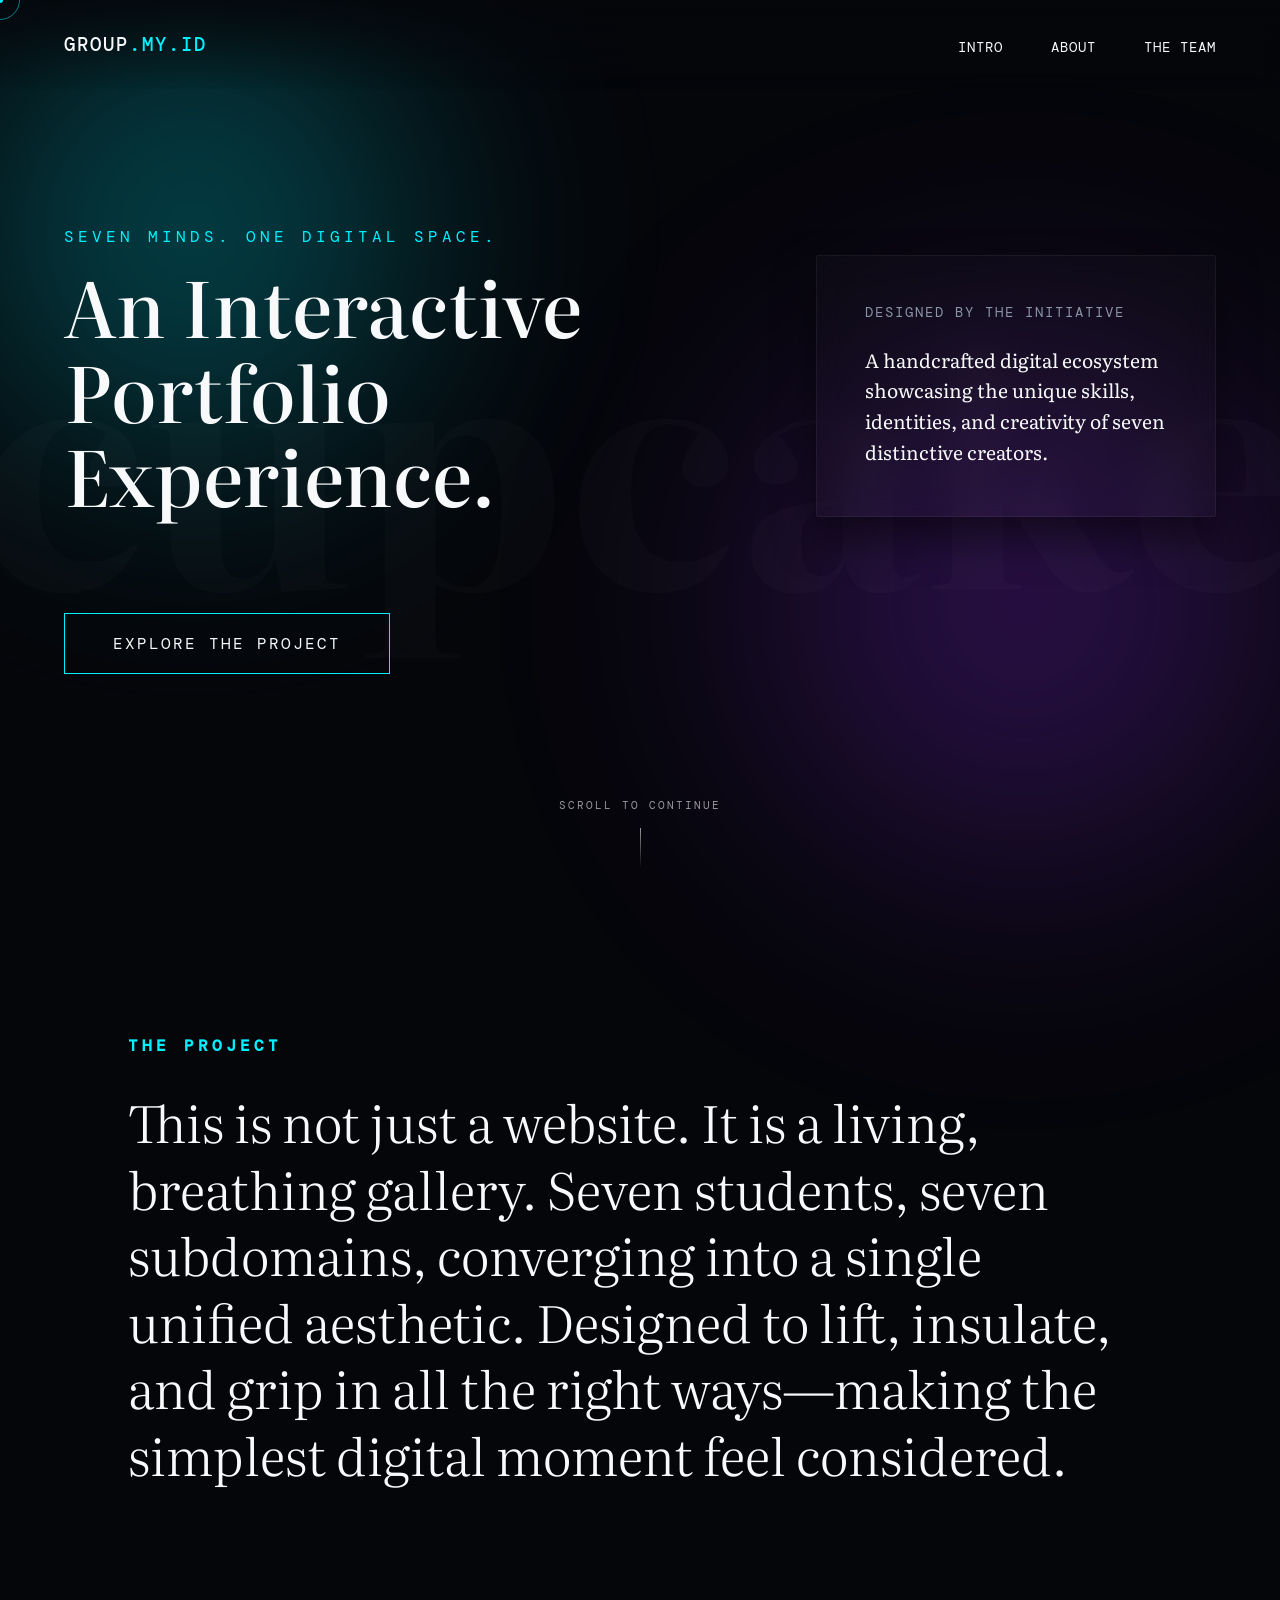
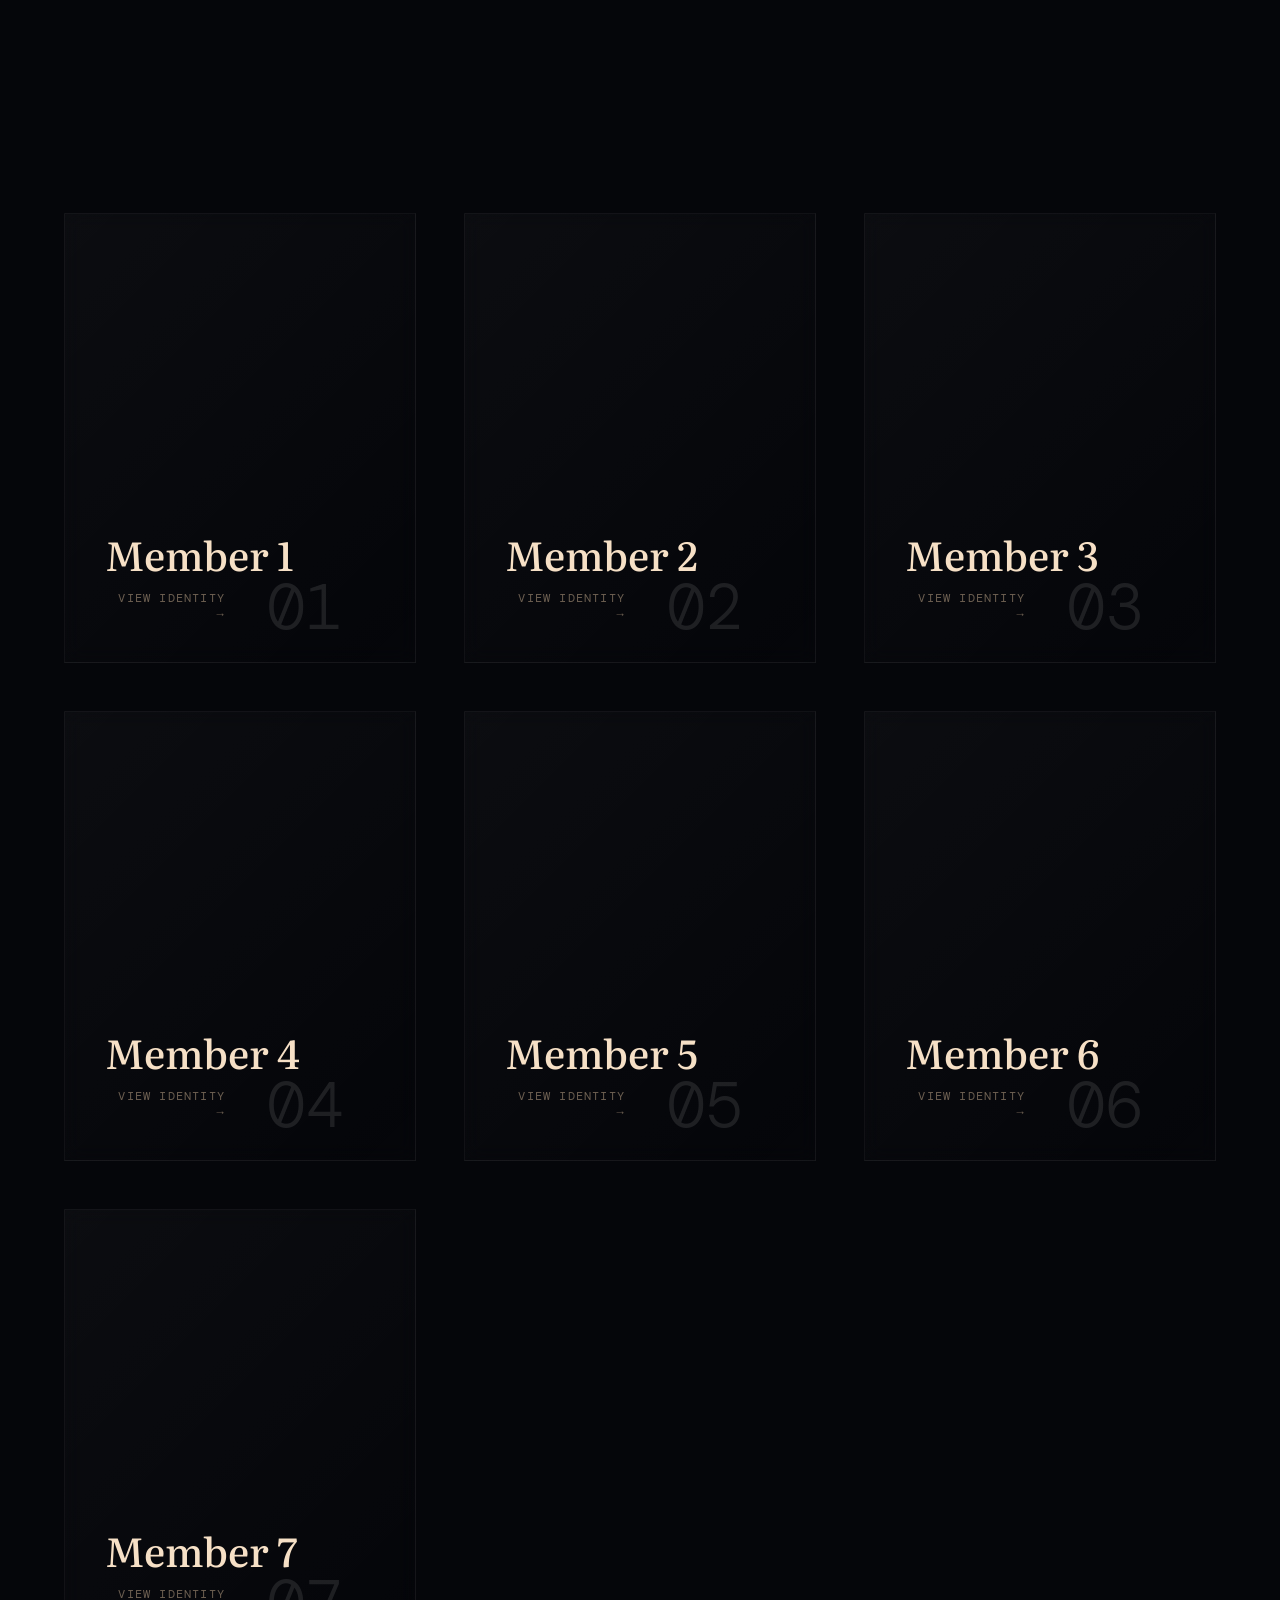
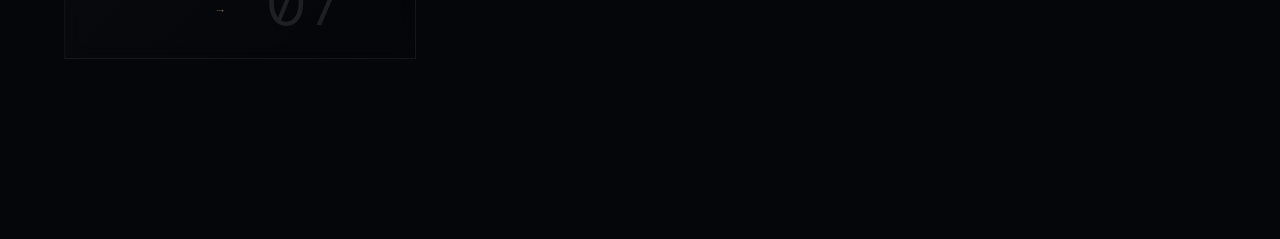
==== project pak didik - Copy/frontend/index.html @ 368e3aab "Add files via upload" ====
<!DOCTYPE html>
<html lang="en">
<head>
    <meta charset="UTF-8">
    <meta name="viewport" content="width=device-width, initial-scale=1.0">
    <title>Interactive Portfolio Experience</title>
    
    <!-- Google Fonts: Literata & DM Mono -->
    <link rel="preconnect" href="https://fonts.googleapis.com">
    <link rel="preconnect" href="https://fonts.gstatic.com" crossorigin>
    <link href="https://fonts.googleapis.com/css2?family=DM+Mono:ital,wght@0,300;0,400;0,500&family=Literata:opsz,wght@7..72,200..900&display=swap" rel="stylesheet">
    
    <link rel="stylesheet" href="css/style.css">
</head>
<body>
    <!-- Custom Interactive Cursor -->
    <div class="cursor-dot"></div>
    <div class="cursor-outline"></div>

    <!-- Ambient Background Glows -->
    <div class="ambient-glow glow-cyan"></div>
    <div class="ambient-glow glow-purple"></div>

    <!-- Navigation -->
    <nav class="glass-nav">
        <div class="nav-brand">GROUP<span>.MY.ID</span></div>
        <ul class="nav-links">
            <li><a href="#hero">Intro</a></li>
            <li><a href="#about">About</a></li>
            <li><a href="#team">The Team</a></li>
        </ul>
    </nav>

    <!-- Hero Section -->
    <header id="hero" class="hero-section">
        <!-- Giant background typography inspired by Oryzo reference -->
        <h1 class="hero-bg-text parallax-bg">cupcake</h1>
        
        <div class="hero-content">
            <div class="hero-main-text reveal-text">
                <p class="subtitle">SEVEN MINDS. ONE DIGITAL SPACE.</p>
                <h2>An Interactive<br>Portfolio Experience.</h2>
            </div>
            
            <!-- Asymmetric detail panel -->
            <div class="hero-side-panel glass-panel reveal-fade">
                <p class="panel-title">DESIGNED BY THE INITIATIVE</p>
                <p class="panel-desc">A handcrafted digital ecosystem showcasing the unique skills, identities, and creativity of seven distinctive creators.</p>
            </div>
            
            <a href="#about" class="cta-button reveal-fade">
                <span>Explore the Project</span>
                <div class="cta-glow"></div>
            </a>
        </div>
        
        <div class="scroll-indicator">
            <span class="scroll-text">SCROLL TO CONTINUE</span>
            <div class="scroll-line"></div>
        </div>
    </header>

    <!-- About Section -->
    <section id="about" class="about-section">
        <div class="about-container">
            <h3 class="section-heading reveal-text">The Project</h3>
            <p class="about-lead reveal-fade">
                This is not just a website. It is a living, breathing gallery. 
                Seven students, seven subdomains, converging into a single unified aesthetic. 
                Designed to lift, insulate, and grip in all the right ways—making the simplest digital moment feel considered.
            </p>
        </div>
    </section>

    <!-- Team Section -->
    <section id="team" class="team-section">
        <h3 class="section-heading reveal-text center-align">Meet Our Team</h3>
        
        <!-- Holographic Cards Grid -->
        <div class="team-grid">
            
            <!-- Member 1 -->
            <a href="members/nabil/nabil.html" class="holo-card tilt-element reveal-card">
                <div class="card-border"></div>
                <div class="card-content">
                    <span class="member-num">01</span>
                    <h4 class="member-name">Member 1</h4>
                    <p class="member-role">View Identity &rarr;</p>
                </div>
            </a>

            <!-- Member 2 -->
            <a href="#" class="holo-card tilt-element reveal-card">
                <div class="card-border"></div>
                <div class="card-content">
                    <span class="member-num">02</span>
                    <h4 class="member-name">Member 2</h4>
                    <p class="member-role">View Identity &rarr;</p>
                </div>
            </a>

            <!-- Member 3 -->
            <a href="#" class="holo-card tilt-element reveal-card">
                <div class="card-border"></div>
                <div class="card-content">
                    <span class="member-num">03</span>
                    <h4 class="member-name">Member 3</h4>
                    <p class="member-role">View Identity &rarr;</p>
                </div>
            </a>

            <!-- Member 4 -->
            <a href="#" class="holo-card tilt-element reveal-card">
                <div class="card-border"></div>
                <div class="card-content">
                    <span class="member-num">04</span>
                    <h4 class="member-name">Member 4</h4>
                    <p class="member-role">View Identity &rarr;</p>
                </div>
            </a>

            <!-- Member 5 -->
            <a href="#" class="holo-card tilt-element reveal-card">
                <div class="card-border"></div>
                <div class="card-content">
                    <span class="member-num">05</span>
                    <h4 class="member-name">Member 5</h4>
                    <p class="member-role">View Identity &rarr;</p>
                </div>
            </a>

            <!-- Member 6 -->
            <a href="#" class="holo-card tilt-element reveal-card">
                <div class="card-border"></div>
                <div class="card-content">
                    <span class="member-num">06</span>
                    <h4 class="member-name">Member 6</h4>
                    <p class="member-role">View Identity &rarr;</p>
                </div>
            </a>

            <!-- Member 7 -->
            <a href="#" class="holo-card tilt-element reveal-card">
                <div class="card-border"></div>
                <div class="card-content">
                    <span class="member-num">07</span>
                    <h4 class="member-name">Member 7</h4>
                    <p class="member-role">View Identity &rarr;</p>
                </div>
            </a>

        </div>
    </section>
    <script src="java script/script.js"></script>
</body>
</html>
---- project pak didik - Copy/frontend/css/style.css ----
/* ==========================================================================
   CSS VARIABLES & RESET
   ========================================================================== */
   :root {
    /* Color Palette */
    --bg-dark: #05060A;
    --navy-dark: #0A0F1C;
    --cyan-glow: #00F0FF;
    --purple-glow: #8A2BE2;
    --text-white: #F8F9FA;
    --text-muted: #8B94A7;
    
    /* Glassmorphism */
    --glass-bg: rgba(255, 255, 255, 0.02);
    --glass-border: rgba(255, 255, 255, 0.05);
    --glass-highlight: rgba(0, 240, 255, 0.2);

    /* Typography */
    --font-heading: 'Literata', serif;
    --font-mono: 'DM Mono', monospace;
}

* {
    margin: 0;
    padding: 0;
    box-sizing: border-box;
    cursor: none; /* Hide default cursor for custom JS cursor */
}

html {
    scroll-behavior: smooth;
    background-color: var(--bg-dark);
    color: var(--text-white);
    overflow-x: hidden;
}

::selection {
    background: var(--cyan-glow);
    color: var(--bg-dark);
}

body {
    font-family: var(--font-heading);
    overflow-x: hidden;
    position: relative;
}

/* ==========================================================================
   AMBIENT BACKGROUND ANIMATIONS
   ========================================================================== */
.ambient-glow {
    position: fixed;
    border-radius: 50%;
    filter: blur(120px);
    z-index: -1;
    opacity: 0.4;
    animation: floatGlow 15s infinite alternate ease-in-out;
}

.glow-cyan {
    top: -10%;
    left: -10%;
    width: 50vw;
    height: 50vw;
    background: radial-gradient(circle, var(--cyan-glow) 0%, transparent 70%);
}

.glow-purple {
    bottom: -10%;
    right: -10%;
    width: 60vw;
    height: 60vw;
    background: radial-gradient(circle, var(--purple-glow) 0%, transparent 70%);
    animation-delay: -5s;
}

@keyframes floatGlow {
    0% { transform: translate(0, 0) scale(1); }
    100% { transform: translate(10%, 15%) scale(1.1); }
}

/* ==========================================================================
   CUSTOM CURSOR
   ========================================================================== */
.cursor-dot, .cursor-outline {
    position: fixed;
    top: 0;
    left: 0;
    transform: translate(-50%, -50%);
    border-radius: 50%;
    z-index: 9999;
    pointer-events: none;
}

.cursor-dot {
    width: 6px;
    height: 6px;
    background-color: var(--cyan-glow);
}

.cursor-outline {
    width: 40px;
    height: 40px;
    border: 1px solid rgba(0, 240, 255, 0.5);
    transition: width 0.2s, height 0.2s, background-color 0.2s;
}

/* Hover state triggered by JS */
.cursor-outline.hover-active {
    width: 60px;
    height: 60px;
    background-color: rgba(0, 240, 255, 0.1);
    border-color: transparent;
}

/* ==========================================================================
   NAVIGATION
   ========================================================================== */
.glass-nav {
    position: fixed;
    top: 0;
    width: 100%;
    padding: 2rem 5%;
    display: flex;
    justify-content: space-between;
    align-items: center;
    z-index: 100;
    background: linear-gradient(to bottom, rgba(5,6,10,0.8), transparent);
    backdrop-filter: blur(10px);
}

.nav-brand {
    font-family: var(--font-mono);
    font-weight: 500;
    font-size: 1.2rem;
    letter-spacing: 2px;
}

.nav-brand span {
    color: var(--cyan-glow);
}

.nav-links {
    list-style: none;
    display: flex;
    gap: 3rem;
}

.nav-links a {
    color: var(--text-white);
    text-decoration: none;
    font-family: var(--font-mono);
    font-size: 0.9rem;
    text-transform: uppercase;
    letter-spacing: 1px;
    position: relative;
    transition: color 0.3s;
}

.nav-links a:hover {
    color: var(--cyan-glow);
}

/* ==========================================================================
   HERO SECTION
   ========================================================================== */
.hero-section {
    position: relative;
    height: 100vh;
    display: flex;
    align-items: center;
    padding: 0 5%;
    overflow: hidden;
}

/* Massive Background Typography */
.hero-bg-text {
    position: absolute;
    top: 50%;
    left: 50%;
    transform: translate(-50%, -50%);
    font-size: 25vw;
    font-weight: 700;
    color: rgba(255, 255, 255, 0.02);
    z-index: -1;
    white-space: nowrap;
    user-select: none;
}

.hero-content {
    display: grid;
    grid-template-columns: 1fr 1fr;
    gap: 2rem;
    width: 100%;
    align-items: end;
}

.hero-main-text h2 {
    font-size: clamp(3rem, 6vw, 6rem);
    line-height: 1.1;
    margin-top: 1rem;
    font-weight: 500;
}

.subtitle {
    font-family: var(--font-mono);
    color: var(--cyan-glow);
    letter-spacing: 4px;
    font-size: 1rem;
}

/* Asymmetric Glass Panel */
.hero-side-panel {
    background: var(--glass-bg);
    border: 1px solid var(--glass-border);
    padding: 3rem;
    border-radius: 2px;
    backdrop-filter: blur(16px);
    max-width: 400px;
    justify-self: end;
    box-shadow: 0 20px 40px rgba(0,0,0,0.5);
}

.panel-title {
    font-family: var(--font-mono);
    font-size: 0.85rem;
    color: var(--text-muted);
    margin-bottom: 1.5rem;
    letter-spacing: 2px;
    text-transform: uppercase;
}

.panel-desc {
    font-size: 1.2rem;
    line-height: 1.6;
    color: var(--text-white);
}

/* CTA Button */
.cta-button {
    grid-column: 1 / -1;
    margin-top: 4rem;
    display: inline-flex;
    align-items: center;
    justify-content: center;
    padding: 1.2rem 3rem;
    border: 1px solid var(--cyan-glow);
    background: transparent;
    color: var(--text-white);
    font-family: var(--font-mono);
    text-transform: uppercase;
    text-decoration: none;
    letter-spacing: 2px;
    position: relative;
    overflow: hidden;
    width: max-content;
    transition: 0.3s;
}

.cta-button:hover {
    background: rgba(0, 240, 255, 0.1);
    box-shadow: 0 0 20px rgba(0, 240, 255, 0.2);
}

.scroll-indicator {
    position: absolute;
    bottom: 2rem;
    left: 50%;
    transform: translateX(-50%);
    display: flex;
    flex-direction: column;
    align-items: center;
    gap: 1rem;
    opacity: 0.6;
}

.scroll-text {
    font-family: var(--font-mono);
    font-size: 0.7rem;
    letter-spacing: 2px;
}

.scroll-line {
    width: 1px;
    height: 40px;
    background: linear-gradient(to bottom, var(--text-white), transparent);
}

/* ==========================================================================
   ABOUT SECTION
   ========================================================================== */
.about-section {
    padding: 15vh 10%;
    min-height: 60vh;
    display: flex;
    align-items: center;
}

.section-heading {
    font-family: var(--font-mono);
    color: var(--cyan-glow);
    font-size: 1rem;
    letter-spacing: 4px;
    text-transform: uppercase;
    margin-bottom: 2rem;
}

.about-lead {
    font-size: clamp(2rem, 4vw, 3.5rem);
    line-height: 1.3;
    max-width: 1200px;
    font-weight: 300;
}

/* ==========================================================================
   TEAM SECTION (Holographic Cards)
   ========================================================================== */
.team-section {
    padding: 10vh 5% 20vh;
}

.center-align {
    text-align: center;
    margin-bottom: 5rem;
}

.team-grid {
    display: grid;
    grid-template-columns: repeat(auto-fit, minmax(300px, 1fr));
    gap: 3rem;
    perspective: 1000px; /* Essential for 3D tilt */
}

.holo-card {
    position: relative;
    height: 450px;
    background: linear-gradient(135deg, rgba(255,255,255,0.03) 0%, rgba(255,255,255,0) 100%);
    border: 1px solid var(--glass-border);
    backdrop-filter: blur(10px);
    display: flex;
    flex-direction: column;
    justify-content: flex-end;
    padding: 2.5rem;
    text-decoration: none;
    color: var(--text-white);
    transform-style: preserve-3d;
    transition: transform 0.1s ease, box-shadow 0.3s ease;
}

/* Glass Reflection Layer */
.card-border {
    position: absolute;
    inset: 0;
    border: 1px solid transparent;
    background: linear-gradient(120deg, transparent, var(--glass-highlight), transparent) border-box;
    -webkit-mask: linear-gradient(#fff 0 0) padding-box, linear-gradient(#fff 0 0);
    -webkit-mask-composite: destination-out;
    mask-composite: exclude;
    opacity: 0;
    transition: opacity 0.4s;
}

.holo-card:hover .card-border {
    opacity: 1;
}

.holo-card:hover {
    box-shadow: 0 30px 60px rgba(0, 0, 0, 0.6), 
                0 0 40px rgba(138, 43, 226, 0.2);
}

.card-content {
    transform: translateZ(50px); /* Pushes text forward in 3D space */
}

.member-num {
    font-family: var(--font-mono);
    font-size: 4rem;
    font-weight: 300;
    color: rgba(255,255,255,0.1);
    position: absolute;
    top: 2rem;
    right: 2rem;
    transition: color 0.4s;
}

.holo-card:hover .member-num {
    color: var(--cyan-glow);
}

.member-name {
    font-size: 2rem;
    margin-bottom: 0.5rem;
}

.member-role {
    font-family: var(--font-mono);
    font-size: 0.9rem;
    color: var(--text-muted);
    transition: color 0.3s, transform 0.3s;
}

.holo-card:hover .member-role {
    color: var(--text-white);
    transform: translateX(10px);
}

/* ==========================================================================
   SCROLL REVEAL ANIMATIONS
   ========================================================================== */
.hidden-reveal {
    opacity: 0;
    transform: translateY(40px);
    transition: opacity 1s ease, transform 1s cubic-bezier(0.16, 1, 0.3, 1);
}

.is-visible {
    opacity: 1;
    transform: translateY(0);
}

/* ==========================================================================
   RESPONSIVE DESIGN
   ========================================================================== */
@media (max-width: 1024px) {
    .hero-content {
        grid-template-columns: 1fr;
    }
    
    .hero-side-panel {
        justify-self: start;
        margin-top: 2rem;
    }
}

@media (max-width: 768px) {
    .nav-links {
        display: none; /* Can be replaced with a hamburger menu later */
    }
    
    .cursor-dot, .cursor-outline {
        display: none; /* Disable custom cursor on mobile */
    }
    
    * { cursor: auto; }
    
    .holo-card {
        height: 350px;
    }
}
/* ==========================================================================
   TEAM SHOWCASE STYLES (NEW)
   ========================================================================== */

:root {
    /* Oryzo AI inspired color tokens for the new section */
    --oryzo-dark: #0C0A0A;
    --oryzo-orange: #DC5000;
    --oryzo-light: #F6E0C6;
    --oryzo-muted: #6C5F51;
}

.premium-showcase {
    background-color: var(--oryzo-dark);
    padding: 120px 5%;
    min-height: 100vh;
    display: flex;
    flex-direction: column;
    justify-content: center;
    position: relative;
    overflow: hidden;
}

/* Header */
.showcase-header {
    margin-bottom: 80px;
    padding-left: 2rem;
    border-left: 2px solid var(--oryzo-orange);
}

.showcase-title {
    font-family: 'Literata', serif;
    font-size: clamp(2.5rem, 5vw, 4rem);
    font-weight: 500;
    line-height: 1;
    color: var(--oryzo-light);
    margin-bottom: 0.5rem;
}

.showcase-subtitle {
    font-family: 'DM Mono', monospace;
    font-size: 0.875rem;
    letter-spacing: 0.2em;
    color: var(--oryzo-muted);
}

/* Horizontal Track Grid */
.showcase-track {
    display: grid;
    grid-template-columns: repeat(auto-fit, minmax(320px, 1fr));
    gap: 2rem;
    perspective: 1200px; /* Required for 3D tilt */
}

/* Interactive Card Base */
.showcase-card {
    position: relative;
    height: 480px;
    border-radius: 12px;
    transform-style: preserve-3d;
    cursor: pointer;
}

.card-ambient-glow {
    position: absolute;
    inset: 0;
    background: radial-gradient(circle at 50% 50%, var(--oryzo-orange) 0%, transparent 70%);
    opacity: 0;
    filter: blur(40px);
    transition: opacity 0.6s cubic-bezier(0.16, 1, 0.3, 1);
    z-index: 0;
    transform: translateZ(-50px); /* Pushes glow behind the glass */
}

.showcase-card:hover .card-ambient-glow {
    opacity: 0.15;
}

.card-glass {
    position: absolute;
    inset: 0;
    background: rgba(255, 255, 255, 0.02);
    border: 1px solid rgba(246, 224, 198, 0.05);
    border-radius: inherit;
    backdrop-filter: blur(20px);
    -webkit-backdrop-filter: blur(20px);
    padding: 2.5rem;
    display: flex;
    flex-direction: column;
    justify-content: space-between;
    z-index: 1;
    box-shadow: inset 0 0 0 1px rgba(255, 255, 255, 0.01), 0 20px 40px rgba(0,0,0,0.4);
    transition: border-color 0.4s ease, background 0.4s ease;
}

.showcase-card:hover .card-glass {
    border-color: rgba(220, 80, 0, 0.3);
    background: rgba(255, 255, 255, 0.04);
}

/* Card Content Hierarchy */
.card-top {
    display: flex;
    justify-content: space-between;
    align-items: flex-start;
    transform: translateZ(30px);
}

.member-id {
    font-family: 'DM Mono', monospace;
    font-size: 1rem;
    color: var(--oryzo-orange);
}

.member-role {
    font-family: 'DM Mono', monospace;
    font-size: 0.75rem;
    text-transform: uppercase;
    letter-spacing: 0.1em;
    color: var(--oryzo-muted);
    text-align: right;
    max-width: 120px;
}

.card-body {
    transform: translateZ(40px);
}

.member-name {
    font-family: 'Literata', serif;
    font-size: 2.5rem;
    font-weight: 500;
    color: var(--oryzo-light);
    margin-bottom: 1rem;
    line-height: 1;
}

.member-desc {
    font-family: 'Literata', serif;
    font-size: 1rem;
    line-height: 1.5;
    color: var(--oryzo-muted);
    font-weight: 400;
}

/* Button & Hover States */
.card-footer {
    transform: translateZ(20px);
}

.view-identity-btn {
    display: inline-flex;
    align-items: center;
    gap: 1rem;
    text-decoration: none;
    font-family: 'DM Mono', monospace;
    font-size: 0.875rem;
    text-transform: uppercase;
    letter-spacing: 0.1em;
    color: var(--oryzo-light);
    position: relative;
    padding-bottom: 4px;
}

.view-identity-btn::after {
    content: '';
    position: absolute;
    bottom: 0;
    left: 0;
    width: 0%;
    height: 1px;
    background-color: var(--oryzo-orange);
    transition: width 0.4s cubic-bezier(0.16, 1, 0.3, 1);
}

.showcase-card:hover .view-identity-btn::after {
    width: 100%;
}

.btn-arrow {
    transition: transform 0.4s cubic-bezier(0.16, 1, 0.3, 1);
    color: var(--oryzo-orange);
}

.showcase-card:hover .btn-arrow {
    transform: translateX(8px);
}

/* Animations */
.reveal-up {
    opacity: 0;
    transform: translateY(60px);
    transition: opacity 1s cubic-bezier(0.16, 1, 0.3, 1), transform 1s cubic-bezier(0.16, 1, 0.3, 1);
    /* Utilizes stagger variable set in inline HTML */
    transition-delay: calc(var(--stagger, 0) * 0.1s); 
}

.reveal-up.is-visible {
    opacity: 1;
    transform: translateY(0);
}

/* Click Animation Class (Triggered by JS) */
.card-clicked .card-glass {
    transform: scale(0.95);
    border-color: var(--oryzo-orange);
    transition: transform 0.2s cubic-bezier(0.16, 1, 0.3, 1), border-color 0.2s ease;
}
.card-clicked .card-ambient-glow {
    opacity: 0.4;
    transition: opacity 0.2s ease;
}
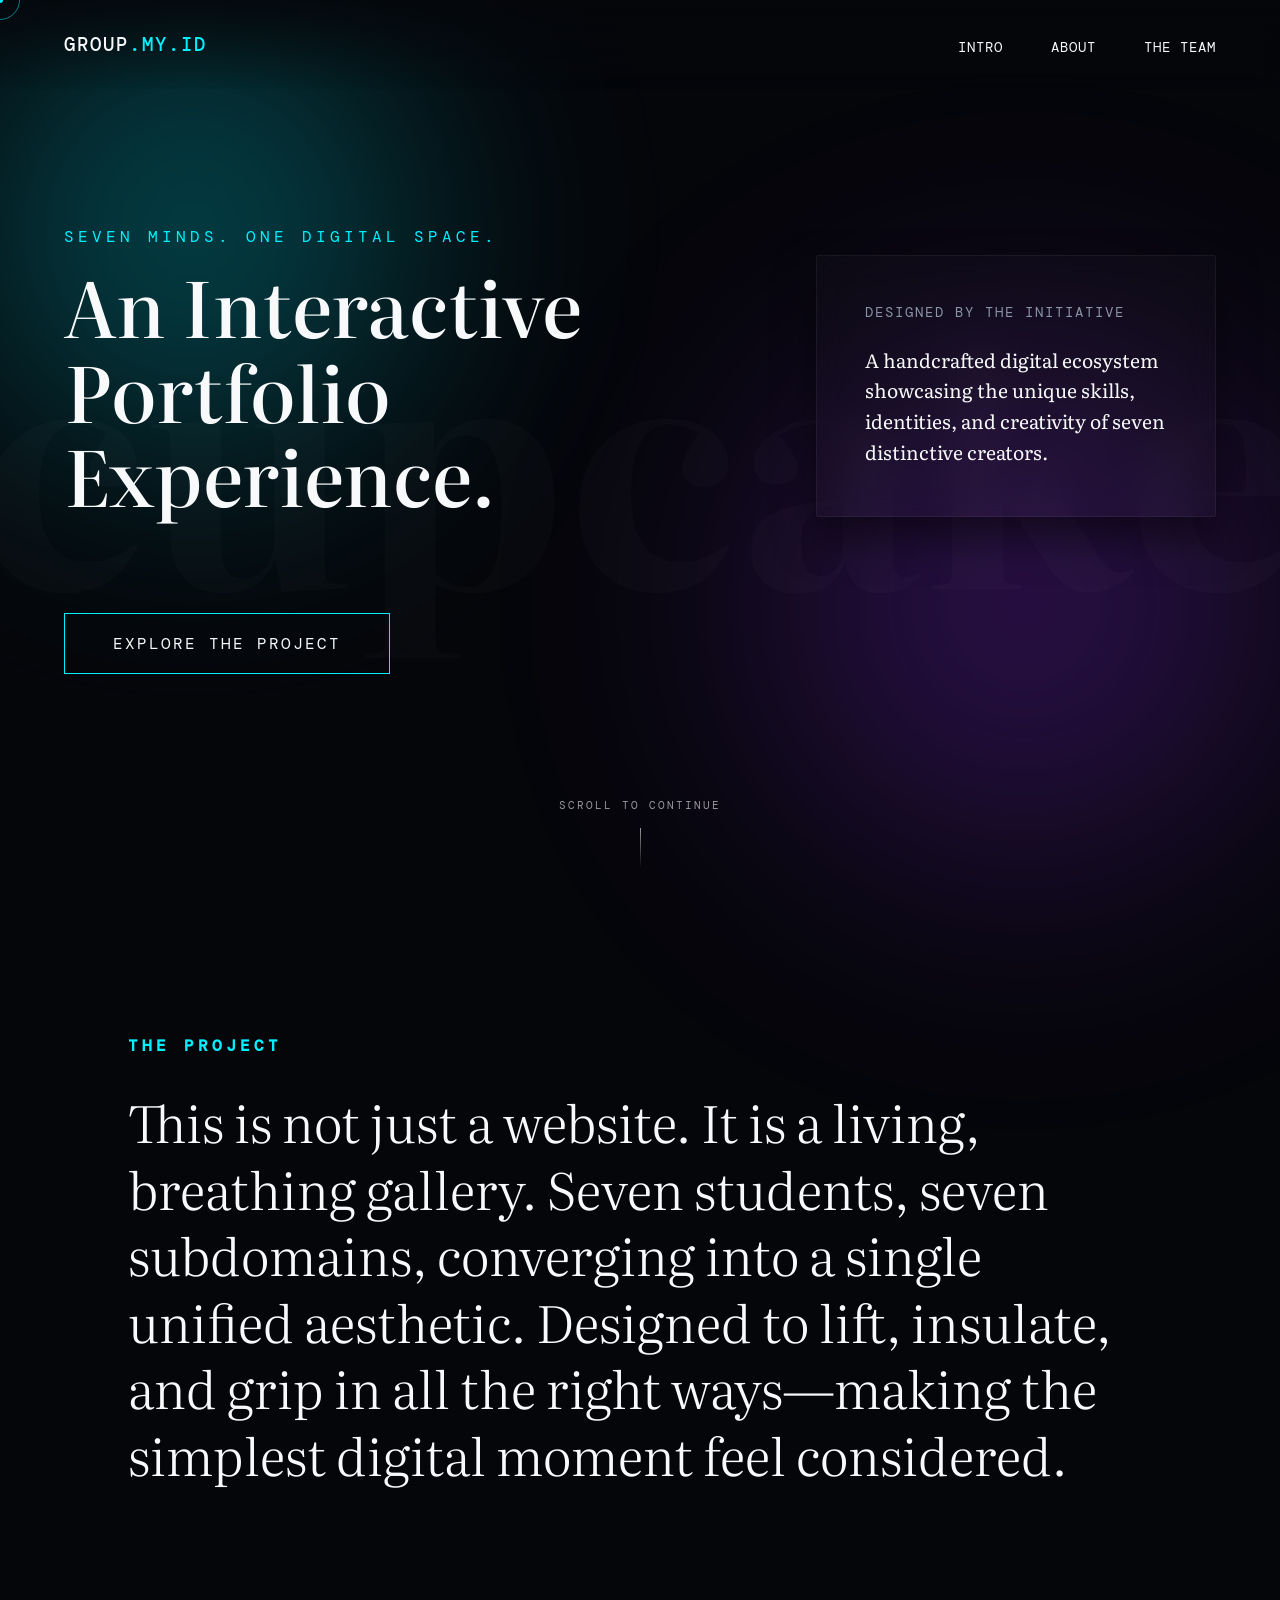
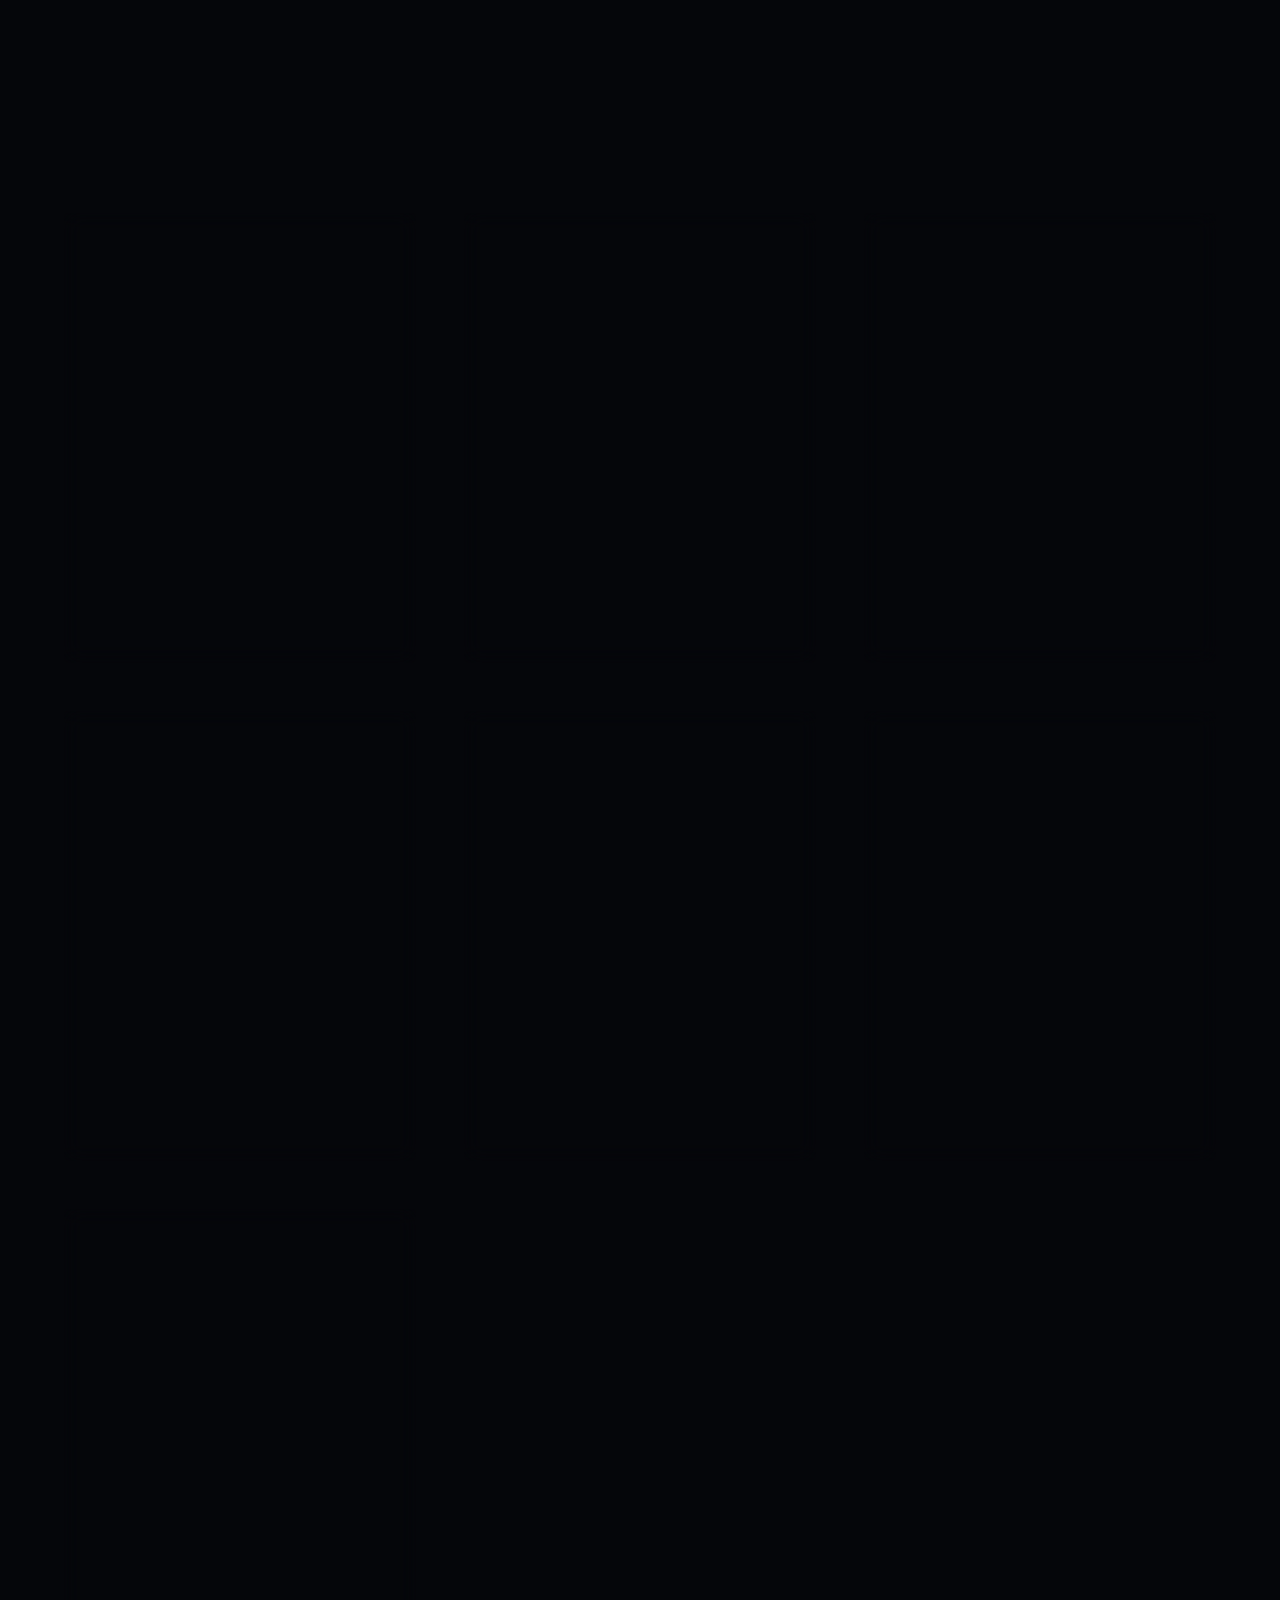
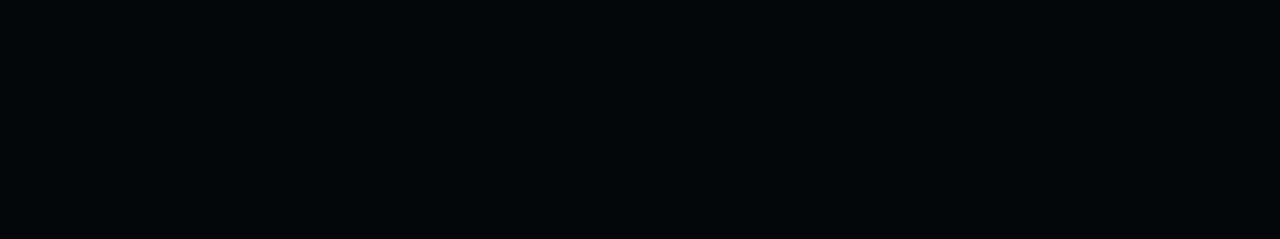
==== commit 6f80bd23: "Update index.html" ====
--- a/project pak didik - Copy/frontend/index.html
+++ b/project pak didik - Copy/frontend/index.html
@@ -153,4 +153,4 @@
     </section>
     <script src="java script/script.js"></script>
 </body>
-</html>+</html>
--- a/project pak didik - Copy/frontend/css/style.css
+++ b/project pak didik - Copy/frontend/css/style.css
@@ -659,4 +659,14 @@
 .card-clicked .card-ambient-glow {
     opacity: 0.4;
     transition: opacity 0.2s ease;
-}+}
+/* Fix: hero heading overlap dengan fixed nav di mobile */
+@media (max-width: 768px) {
+    .hero-section {
+        height: auto;
+        min-height: 100vh;
+        align-items: flex-start;
+        padding-top: 140px;
+        padding-bottom: 60px;
+    }
+}
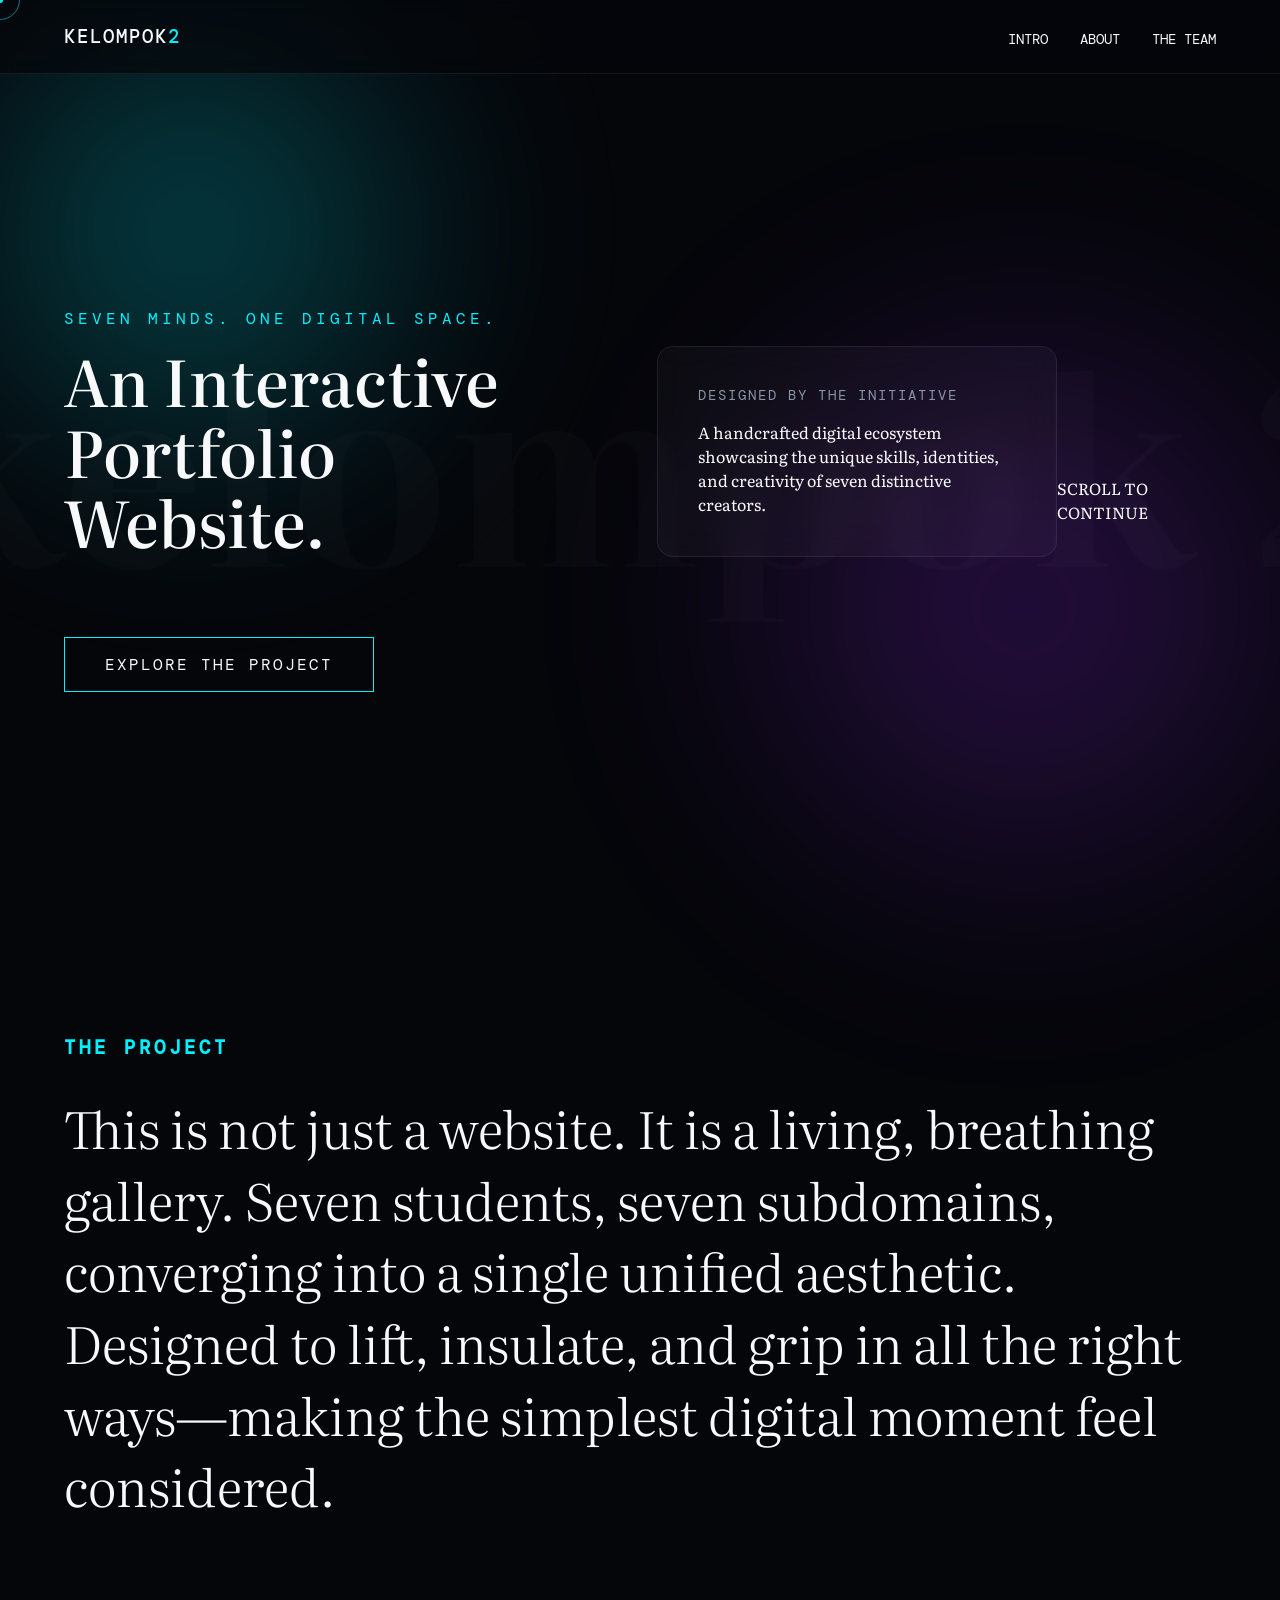
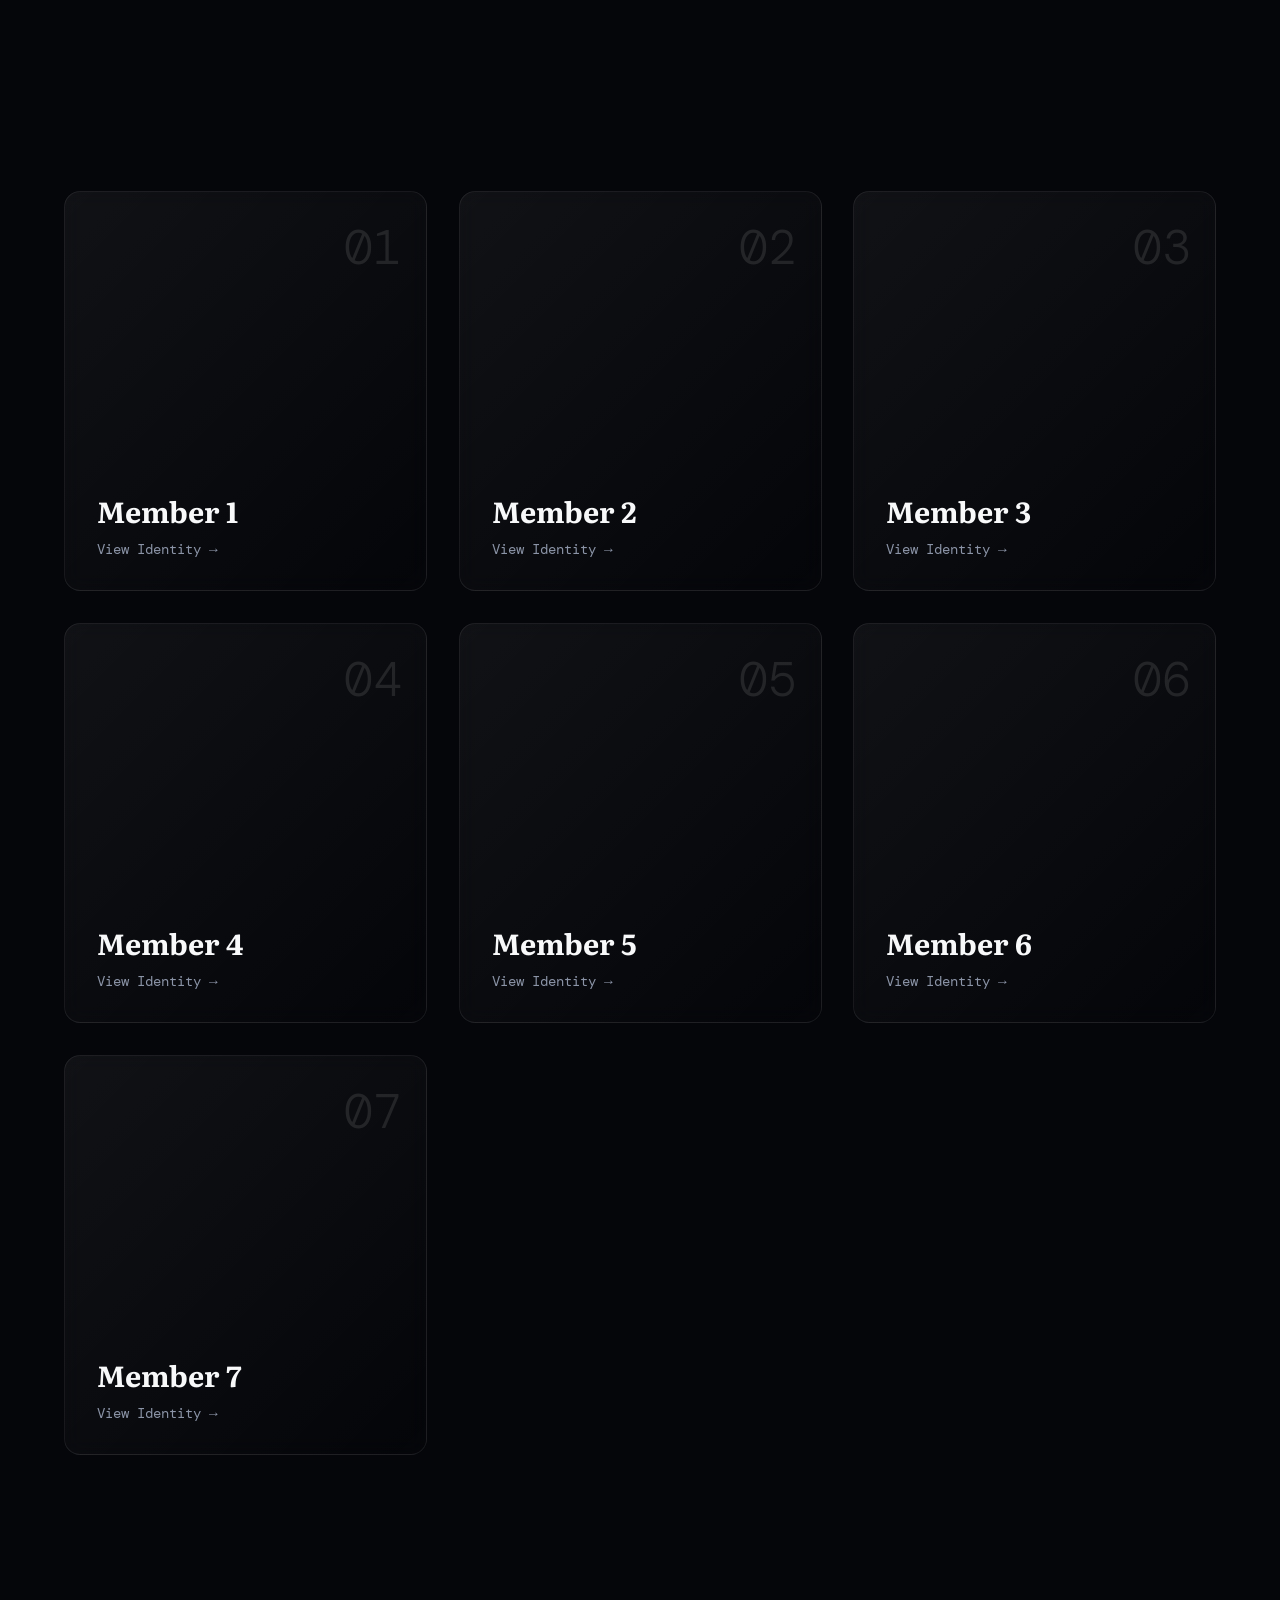
==== commit c282b031: "Modify team section and update navigation branding Updated team section and navigation branding." ====
--- a/project pak didik - Copy/frontend/index.html
+++ b/project pak didik - Copy/frontend/index.html
@@ -23,7 +23,7 @@
 
     <!-- Navigation -->
     <nav class="glass-nav">
-        <div class="nav-brand">GROUP<span>.MY.ID</span></div>
+        <div class="nav-brand">KELOMPOK<span>2</span></div>
         <ul class="nav-links">
             <li><a href="#hero">Intro</a></li>
             <li><a href="#about">About</a></li>
@@ -34,12 +34,12 @@
     <!-- Hero Section -->
     <header id="hero" class="hero-section">
         <!-- Giant background typography inspired by Oryzo reference -->
-        <h1 class="hero-bg-text parallax-bg">cupcake</h1>
+        <h1 class="hero-bg-text parallax-bg">kelompok 2</h1>
         
         <div class="hero-content">
             <div class="hero-main-text reveal-text">
                 <p class="subtitle">SEVEN MINDS. ONE DIGITAL SPACE.</p>
-                <h2>An Interactive<br>Portfolio Experience.</h2>
+                <h2>An Interactive<br>Portfolio Website.</h2>
             </div>
             
             <!-- Asymmetric detail panel -->
--- a/project pak didik - Copy/frontend/css/style.css
+++ b/project pak didik - Copy/frontend/css/style.css
@@ -1,116 +1,59 @@
 /* ==========================================================================
    CSS VARIABLES & RESET
    ========================================================================== */
-   :root {
-    /* Color Palette */
+:root {
     --bg-dark: #05060A;
-    --navy-dark: #0A0F1C;
     --cyan-glow: #00F0FF;
     --purple-glow: #8A2BE2;
     --text-white: #F8F9FA;
     --text-muted: #8B94A7;
-    
-    /* Glassmorphism */
-    --glass-bg: rgba(255, 255, 255, 0.02);
-    --glass-border: rgba(255, 255, 255, 0.05);
-    --glass-highlight: rgba(0, 240, 255, 0.2);
-
-    /* Typography */
-    --font-heading: 'Literata', serif;
-    --font-mono: 'DM Mono', monospace;
+    --glass-bg: rgba(255, 255, 255, 0.03);
+    --glass-border: rgba(255, 255, 255, 0.08);
 }
 
 * {
     margin: 0;
     padding: 0;
     box-sizing: border-box;
-    cursor: none; /* Hide default cursor for custom JS cursor */
-}
-
-html {
-    scroll-behavior: smooth;
+}
+
+body {
     background-color: var(--bg-dark);
     color: var(--text-white);
-    overflow-x: hidden;
-}
-
-::selection {
-    background: var(--cyan-glow);
-    color: var(--bg-dark);
-}
-
-body {
-    font-family: var(--font-heading);
-    overflow-x: hidden;
-    position: relative;
-}
-
-/* ==========================================================================
-   AMBIENT BACKGROUND ANIMATIONS
+    font-family: 'Literata', serif;
+    /* PENTING: Mencegah layar bisa di-scroll ke samping (kepotong) */
+    overflow-x: hidden; 
+    width: 100vw;
+}
+
+/* ==========================================================================
+   AMBIENT GLOW
    ========================================================================== */
 .ambient-glow {
     position: fixed;
     border-radius: 50%;
-    filter: blur(120px);
+    filter: blur(100px);
     z-index: -1;
-    opacity: 0.4;
+    opacity: 0.3;
     animation: floatGlow 15s infinite alternate ease-in-out;
 }
 
 .glow-cyan {
-    top: -10%;
-    left: -10%;
-    width: 50vw;
-    height: 50vw;
+    top: -10%; left: -10%;
+    width: 50vw; height: 50vw;
     background: radial-gradient(circle, var(--cyan-glow) 0%, transparent 70%);
 }
 
 .glow-purple {
-    bottom: -10%;
-    right: -10%;
-    width: 60vw;
-    height: 60vw;
+    bottom: -10%; right: -10%;
+    width: 60vw; height: 60vw;
     background: radial-gradient(circle, var(--purple-glow) 0%, transparent 70%);
     animation-delay: -5s;
 }
 
 @keyframes floatGlow {
     0% { transform: translate(0, 0) scale(1); }
-    100% { transform: translate(10%, 15%) scale(1.1); }
-}
-
-/* ==========================================================================
-   CUSTOM CURSOR
-   ========================================================================== */
-.cursor-dot, .cursor-outline {
-    position: fixed;
-    top: 0;
-    left: 0;
-    transform: translate(-50%, -50%);
-    border-radius: 50%;
-    z-index: 9999;
-    pointer-events: none;
-}
-
-.cursor-dot {
-    width: 6px;
-    height: 6px;
-    background-color: var(--cyan-glow);
-}
-
-.cursor-outline {
-    width: 40px;
-    height: 40px;
-    border: 1px solid rgba(0, 240, 255, 0.5);
-    transition: width 0.2s, height 0.2s, background-color 0.2s;
-}
-
-/* Hover state triggered by JS */
-.cursor-outline.hover-active {
-    width: 60px;
-    height: 60px;
-    background-color: rgba(0, 240, 255, 0.1);
-    border-color: transparent;
+    100% { transform: translate(5%, 10%) scale(1.1); }
 }
 
 /* ==========================================================================
@@ -118,73 +61,69 @@
    ========================================================================== */
 .glass-nav {
     position: fixed;
-    top: 0;
-    width: 100%;
-    padding: 2rem 5%;
+    top: 0; left: 0; width: 100%;
+    padding: 1.5rem 5%;
     display: flex;
     justify-content: space-between;
     align-items: center;
     z-index: 100;
-    background: linear-gradient(to bottom, rgba(5,6,10,0.8), transparent);
-    backdrop-filter: blur(10px);
+    background: rgba(5, 6, 10, 0.7);
+    backdrop-filter: blur(12px);
+    -webkit-backdrop-filter: blur(12px);
+    border-bottom: 1px solid var(--glass-border);
 }
 
 .nav-brand {
-    font-family: var(--font-mono);
+    font-family: 'DM Mono', monospace;
     font-weight: 500;
     font-size: 1.2rem;
     letter-spacing: 2px;
 }
 
-.nav-brand span {
-    color: var(--cyan-glow);
-}
+.nav-brand span { color: var(--cyan-glow); }
 
 .nav-links {
     list-style: none;
     display: flex;
-    gap: 3rem;
+    gap: 2rem;
 }
 
 .nav-links a {
     color: var(--text-white);
     text-decoration: none;
-    font-family: var(--font-mono);
+    font-family: 'DM Mono', monospace;
     font-size: 0.9rem;
     text-transform: uppercase;
-    letter-spacing: 1px;
-    position: relative;
     transition: color 0.3s;
 }
 
-.nav-links a:hover {
-    color: var(--cyan-glow);
-}
+.nav-links a:hover { color: var(--cyan-glow); }
 
 /* ==========================================================================
    HERO SECTION
    ========================================================================== */
 .hero-section {
     position: relative;
-    height: 100vh;
+    min-height: 100vh;
     display: flex;
     align-items: center;
-    padding: 0 5%;
+    padding: 100px 5% 0; /* Padding top menghindari navbar menutupi konten */
     overflow: hidden;
 }
 
-/* Massive Background Typography */
+/* Menggunakan clamp agar teks raksasa mengecil otomatis di HP */
 .hero-bg-text {
     position: absolute;
-    top: 50%;
-    left: 50%;
+    top: 50%; left: 50%;
     transform: translate(-50%, -50%);
-    font-size: 25vw;
+    font-size: clamp(4rem, 20vw, 25rem); 
     font-weight: 700;
     color: rgba(255, 255, 255, 0.02);
     z-index: -1;
     white-space: nowrap;
     user-select: none;
+    /* transform-nya digerakkan tiap frame lewat JS (idle float + parallax scroll) */
+    will-change: transform;
 }
 
 .hero-content {
@@ -196,65 +135,54 @@
 }
 
 .hero-main-text h2 {
-    font-size: clamp(3rem, 6vw, 6rem);
+    font-size: clamp(2.5rem, 5vw, 6rem); /* Responsif untuk mobile & desktop */
     line-height: 1.1;
     margin-top: 1rem;
     font-weight: 500;
 }
 
 .subtitle {
-    font-family: var(--font-mono);
+    font-family: 'DM Mono', monospace;
     color: var(--cyan-glow);
     letter-spacing: 4px;
-    font-size: 1rem;
-}
-
-/* Asymmetric Glass Panel */
-.hero-side-panel {
+    font-size: clamp(0.8rem, 2vw, 1rem);
+}
+
+.glass-panel {
     background: var(--glass-bg);
     border: 1px solid var(--glass-border);
-    padding: 3rem;
-    border-radius: 2px;
+    padding: 2.5rem;
+    border-radius: 16px;
     backdrop-filter: blur(16px);
+    -webkit-backdrop-filter: blur(16px);
     max-width: 400px;
     justify-self: end;
-    box-shadow: 0 20px 40px rgba(0,0,0,0.5);
 }
 
 .panel-title {
-    font-family: var(--font-mono);
+    font-family: 'DM Mono', monospace;
     font-size: 0.85rem;
     color: var(--text-muted);
-    margin-bottom: 1.5rem;
+    margin-bottom: 1rem;
     letter-spacing: 2px;
-    text-transform: uppercase;
-}
-
-.panel-desc {
-    font-size: 1.2rem;
-    line-height: 1.6;
-    color: var(--text-white);
-}
-
-/* CTA Button */
+}
+
 .cta-button {
     grid-column: 1 / -1;
-    margin-top: 4rem;
-    display: inline-flex;
-    align-items: center;
-    justify-content: center;
-    padding: 1.2rem 3rem;
+    margin-top: 3rem;
+    padding: 1rem 2.5rem;
     border: 1px solid var(--cyan-glow);
     background: transparent;
     color: var(--text-white);
-    font-family: var(--font-mono);
+    font-family: 'DM Mono', monospace;
     text-transform: uppercase;
     text-decoration: none;
     letter-spacing: 2px;
+    display: inline-block;
+    width: max-content;
+    transition: 0.3s;
     position: relative;
     overflow: hidden;
-    width: max-content;
-    transition: 0.3s;
 }
 
 .cta-button:hover {
@@ -262,411 +190,152 @@
     box-shadow: 0 0 20px rgba(0, 240, 255, 0.2);
 }
 
-.scroll-indicator {
-    position: absolute;
-    bottom: 2rem;
-    left: 50%;
-    transform: translateX(-50%);
-    display: flex;
-    flex-direction: column;
-    align-items: center;
-    gap: 1rem;
-    opacity: 0.6;
-}
-
-.scroll-text {
-    font-family: var(--font-mono);
-    font-size: 0.7rem;
-    letter-spacing: 2px;
-}
-
-.scroll-line {
-    width: 1px;
-    height: 40px;
-    background: linear-gradient(to bottom, var(--text-white), transparent);
-}
-
-/* ==========================================================================
-   ABOUT SECTION
+/* ==========================================================================
+   ABOUT & TEAM SECTIONS
    ========================================================================== */
 .about-section {
-    padding: 15vh 10%;
-    min-height: 60vh;
-    display: flex;
-    align-items: center;
+    padding: 15vh 5%;
 }
 
 .section-heading {
-    font-family: var(--font-mono);
+    font-family: 'DM Mono', monospace;
     color: var(--cyan-glow);
-    font-size: 1rem;
     letter-spacing: 4px;
     text-transform: uppercase;
     margin-bottom: 2rem;
 }
 
 .about-lead {
-    font-size: clamp(2rem, 4vw, 3.5rem);
-    line-height: 1.3;
+    font-size: clamp(1.5rem, 4vw, 3.5rem);
+    line-height: 1.4;
+    font-weight: 300;
     max-width: 1200px;
-    font-weight: 300;
-}
-
-/* ==========================================================================
-   TEAM SECTION (Holographic Cards)
-   ========================================================================== */
-.team-section {
-    padding: 10vh 5% 20vh;
-}
-
-.center-align {
-    text-align: center;
-    margin-bottom: 5rem;
-}
+}
+
+.team-section { padding: 5vh 5% 20vh; }
+.center-align { text-align: center; margin-bottom: 4rem; }
 
 .team-grid {
     display: grid;
-    grid-template-columns: repeat(auto-fit, minmax(300px, 1fr));
-    gap: 3rem;
-    perspective: 1000px; /* Essential for 3D tilt */
+    grid-template-columns: repeat(auto-fit, minmax(280px, 1fr)); /* Responsif otomatis */
+    gap: 2rem;
+    perspective: 1000px;
 }
 
 .holo-card {
     position: relative;
-    height: 450px;
-    background: linear-gradient(135deg, rgba(255,255,255,0.03) 0%, rgba(255,255,255,0) 100%);
+    height: 400px;
+    background: linear-gradient(135deg, rgba(255,255,255,0.05) 0%, rgba(255,255,255,0) 100%);
     border: 1px solid var(--glass-border);
+    border-radius: 16px;
     backdrop-filter: blur(10px);
+    -webkit-backdrop-filter: blur(10px);
     display: flex;
     flex-direction: column;
     justify-content: flex-end;
-    padding: 2.5rem;
+    padding: 2rem;
     text-decoration: none;
     color: var(--text-white);
-    transform-style: preserve-3d;
-    transition: transform 0.1s ease, box-shadow 0.3s ease;
-}
-
-/* Glass Reflection Layer */
-.card-border {
-    position: absolute;
-    inset: 0;
-    border: 1px solid transparent;
-    background: linear-gradient(120deg, transparent, var(--glass-highlight), transparent) border-box;
-    -webkit-mask: linear-gradient(#fff 0 0) padding-box, linear-gradient(#fff 0 0);
-    -webkit-mask-composite: destination-out;
-    mask-composite: exclude;
-    opacity: 0;
-    transition: opacity 0.4s;
-}
-
-.holo-card:hover .card-border {
-    opacity: 1;
-}
-
-.holo-card:hover {
-    box-shadow: 0 30px 60px rgba(0, 0, 0, 0.6), 
-                0 0 40px rgba(138, 43, 226, 0.2);
-}
-
-.card-content {
-    transform: translateZ(50px); /* Pushes text forward in 3D space */
+    transition: transform 0.3s ease, box-shadow 0.3s ease;
+    will-change: transform;
+}
+
+/* .is-touched = dipakai lewat JS pas HP disentuh, biar efeknya sama kayak :hover di desktop */
+.holo-card:hover,
+.holo-card.is-touched {
+    box-shadow: 0 20px 40px rgba(0, 0, 0, 0.5), 0 0 30px rgba(138, 43, 226, 0.2);
+    border-color: rgba(255, 255, 255, 0.2);
 }
 
 .member-num {
-    font-family: var(--font-mono);
-    font-size: 4rem;
+    font-family: 'DM Mono', monospace;
+    font-size: 3rem;
     font-weight: 300;
     color: rgba(255,255,255,0.1);
     position: absolute;
-    top: 2rem;
-    right: 2rem;
+    top: 1.5rem; right: 1.5rem;
     transition: color 0.4s;
 }
 
-.holo-card:hover .member-num {
-    color: var(--cyan-glow);
-}
-
-.member-name {
-    font-size: 2rem;
-    margin-bottom: 0.5rem;
-}
-
+.holo-card:hover .member-num,
+.holo-card.is-touched .member-num { color: var(--cyan-glow); }
+
+.member-name { font-size: 1.8rem; margin-bottom: 0.5rem; }
 .member-role {
-    font-family: var(--font-mono);
+    font-family: 'DM Mono', monospace;
     font-size: 0.9rem;
     color: var(--text-muted);
-    transition: color 0.3s, transform 0.3s;
-}
-
-.holo-card:hover .member-role {
-    color: var(--text-white);
-    transform: translateX(10px);
-}
-
-/* ==========================================================================
-   SCROLL REVEAL ANIMATIONS
-   ========================================================================== */
-.hidden-reveal {
+    transition: 0.3s;
+}
+
+.holo-card:hover .member-role,
+.holo-card.is-touched .member-role { color: var(--text-white); transform: translateX(10px); }
+
+/* Stagger delay biar card muncul bergelombang tiap kali di-scroll (jalan dua arah) */
+.team-grid .holo-card:nth-child(1) { transition-delay: 0s; }
+.team-grid .holo-card:nth-child(2) { transition-delay: 0.08s; }
+.team-grid .holo-card:nth-child(3) { transition-delay: 0.16s; }
+.team-grid .holo-card:nth-child(4) { transition-delay: 0.24s; }
+.team-grid .holo-card:nth-child(5) { transition-delay: 0.32s; }
+.team-grid .holo-card:nth-child(6) { transition-delay: 0.4s; }
+.team-grid .holo-card:nth-child(7) { transition-delay: 0.48s; }
+
+/* ==========================================================================
+   SCROLL ANIMATIONS (Di-trigger oleh JS)
+   ========================================================================== */
+.reveal-text, .reveal-fade, .reveal-card {
     opacity: 0;
-    transform: translateY(40px);
-    transition: opacity 1s ease, transform 1s cubic-bezier(0.16, 1, 0.3, 1);
+    transform: translateY(40px) scale(0.98);
+    transition: opacity 0.8s ease, transform 0.8s cubic-bezier(0.16, 1, 0.3, 1);
 }
 
 .is-visible {
     opacity: 1;
-    transform: translateY(0);
-}
-
-/* ==========================================================================
-   RESPONSIVE DESIGN
-   ========================================================================== */
-@media (max-width: 1024px) {
+    transform: translateY(0) scale(1);
+}
+
+/* ==========================================================================
+   MOBILE OPTIMIZATION (MEMPERBAIKI YANG KEPOTONG)
+   ========================================================================== */
+@media (max-width: 768px) {
+    /* Matikan kursor kustom di HP agar tidak nge-bug saat di touch */
+    .cursor-dot, .cursor-outline { display: none !important; }
+    * { cursor: auto !important; }
+
+    /* Rapikan susunan Grid */
     .hero-content {
         grid-template-columns: 1fr;
+        text-align: center;
+        margin-top: 10vh; /* Turunkan sedikit ke tengah */
     }
-    
+
     .hero-side-panel {
-        justify-self: start;
+        justify-self: center; /* Posisikan ke tengah */
         margin-top: 2rem;
     }
-}
-
-@media (max-width: 768px) {
-    .nav-links {
-        display: none; /* Can be replaced with a hamburger menu later */
+
+    .cta-button {
+        margin: 2rem auto 0;
+        grid-column: auto; /* Reset posisi grid button */
     }
+
+    /* Sembunyikan menu link, sisakan Logo */
+    .nav-links { display: none; }
     
-    .cursor-dot, .cursor-outline {
-        display: none; /* Disable custom cursor on mobile */
+    .team-grid { grid-template-columns: 1fr; }
+    
+    /* Kurangi tinggi card di mobile */
+    .holo-card { height: 320px; }
+}
+
+/* ==========================================================================
+   AKSESIBILITAS: hormati preferensi "reduced motion" user
+   ========================================================================== */
+@media (prefers-reduced-motion: reduce) {
+    .reveal-text, .reveal-fade, .reveal-card {
+        transition: opacity 0.3s ease;
+        transform: none;
     }
-    
-    * { cursor: auto; }
-    
-    .holo-card {
-        height: 350px;
-    }
-}
-/* ==========================================================================
-   TEAM SHOWCASE STYLES (NEW)
-   ========================================================================== */
-
-:root {
-    /* Oryzo AI inspired color tokens for the new section */
-    --oryzo-dark: #0C0A0A;
-    --oryzo-orange: #DC5000;
-    --oryzo-light: #F6E0C6;
-    --oryzo-muted: #6C5F51;
-}
-
-.premium-showcase {
-    background-color: var(--oryzo-dark);
-    padding: 120px 5%;
-    min-height: 100vh;
-    display: flex;
-    flex-direction: column;
-    justify-content: center;
-    position: relative;
-    overflow: hidden;
-}
-
-/* Header */
-.showcase-header {
-    margin-bottom: 80px;
-    padding-left: 2rem;
-    border-left: 2px solid var(--oryzo-orange);
-}
-
-.showcase-title {
-    font-family: 'Literata', serif;
-    font-size: clamp(2.5rem, 5vw, 4rem);
-    font-weight: 500;
-    line-height: 1;
-    color: var(--oryzo-light);
-    margin-bottom: 0.5rem;
-}
-
-.showcase-subtitle {
-    font-family: 'DM Mono', monospace;
-    font-size: 0.875rem;
-    letter-spacing: 0.2em;
-    color: var(--oryzo-muted);
-}
-
-/* Horizontal Track Grid */
-.showcase-track {
-    display: grid;
-    grid-template-columns: repeat(auto-fit, minmax(320px, 1fr));
-    gap: 2rem;
-    perspective: 1200px; /* Required for 3D tilt */
-}
-
-/* Interactive Card Base */
-.showcase-card {
-    position: relative;
-    height: 480px;
-    border-radius: 12px;
-    transform-style: preserve-3d;
-    cursor: pointer;
-}
-
-.card-ambient-glow {
-    position: absolute;
-    inset: 0;
-    background: radial-gradient(circle at 50% 50%, var(--oryzo-orange) 0%, transparent 70%);
-    opacity: 0;
-    filter: blur(40px);
-    transition: opacity 0.6s cubic-bezier(0.16, 1, 0.3, 1);
-    z-index: 0;
-    transform: translateZ(-50px); /* Pushes glow behind the glass */
-}
-
-.showcase-card:hover .card-ambient-glow {
-    opacity: 0.15;
-}
-
-.card-glass {
-    position: absolute;
-    inset: 0;
-    background: rgba(255, 255, 255, 0.02);
-    border: 1px solid rgba(246, 224, 198, 0.05);
-    border-radius: inherit;
-    backdrop-filter: blur(20px);
-    -webkit-backdrop-filter: blur(20px);
-    padding: 2.5rem;
-    display: flex;
-    flex-direction: column;
-    justify-content: space-between;
-    z-index: 1;
-    box-shadow: inset 0 0 0 1px rgba(255, 255, 255, 0.01), 0 20px 40px rgba(0,0,0,0.4);
-    transition: border-color 0.4s ease, background 0.4s ease;
-}
-
-.showcase-card:hover .card-glass {
-    border-color: rgba(220, 80, 0, 0.3);
-    background: rgba(255, 255, 255, 0.04);
-}
-
-/* Card Content Hierarchy */
-.card-top {
-    display: flex;
-    justify-content: space-between;
-    align-items: flex-start;
-    transform: translateZ(30px);
-}
-
-.member-id {
-    font-family: 'DM Mono', monospace;
-    font-size: 1rem;
-    color: var(--oryzo-orange);
-}
-
-.member-role {
-    font-family: 'DM Mono', monospace;
-    font-size: 0.75rem;
-    text-transform: uppercase;
-    letter-spacing: 0.1em;
-    color: var(--oryzo-muted);
-    text-align: right;
-    max-width: 120px;
-}
-
-.card-body {
-    transform: translateZ(40px);
-}
-
-.member-name {
-    font-family: 'Literata', serif;
-    font-size: 2.5rem;
-    font-weight: 500;
-    color: var(--oryzo-light);
-    margin-bottom: 1rem;
-    line-height: 1;
-}
-
-.member-desc {
-    font-family: 'Literata', serif;
-    font-size: 1rem;
-    line-height: 1.5;
-    color: var(--oryzo-muted);
-    font-weight: 400;
-}
-
-/* Button & Hover States */
-.card-footer {
-    transform: translateZ(20px);
-}
-
-.view-identity-btn {
-    display: inline-flex;
-    align-items: center;
-    gap: 1rem;
-    text-decoration: none;
-    font-family: 'DM Mono', monospace;
-    font-size: 0.875rem;
-    text-transform: uppercase;
-    letter-spacing: 0.1em;
-    color: var(--oryzo-light);
-    position: relative;
-    padding-bottom: 4px;
-}
-
-.view-identity-btn::after {
-    content: '';
-    position: absolute;
-    bottom: 0;
-    left: 0;
-    width: 0%;
-    height: 1px;
-    background-color: var(--oryzo-orange);
-    transition: width 0.4s cubic-bezier(0.16, 1, 0.3, 1);
-}
-
-.showcase-card:hover .view-identity-btn::after {
-    width: 100%;
-}
-
-.btn-arrow {
-    transition: transform 0.4s cubic-bezier(0.16, 1, 0.3, 1);
-    color: var(--oryzo-orange);
-}
-
-.showcase-card:hover .btn-arrow {
-    transform: translateX(8px);
-}
-
-/* Animations */
-.reveal-up {
-    opacity: 0;
-    transform: translateY(60px);
-    transition: opacity 1s cubic-bezier(0.16, 1, 0.3, 1), transform 1s cubic-bezier(0.16, 1, 0.3, 1);
-    /* Utilizes stagger variable set in inline HTML */
-    transition-delay: calc(var(--stagger, 0) * 0.1s); 
-}
-
-.reveal-up.is-visible {
-    opacity: 1;
-    transform: translateY(0);
-}
-
-/* Click Animation Class (Triggered by JS) */
-.card-clicked .card-glass {
-    transform: scale(0.95);
-    border-color: var(--oryzo-orange);
-    transition: transform 0.2s cubic-bezier(0.16, 1, 0.3, 1), border-color 0.2s ease;
-}
-.card-clicked .card-ambient-glow {
-    opacity: 0.4;
-    transition: opacity 0.2s ease;
-}
-/* Fix: hero heading overlap dengan fixed nav di mobile */
-@media (max-width: 768px) {
-    .hero-section {
-        height: auto;
-        min-height: 100vh;
-        align-items: flex-start;
-        padding-top: 140px;
-        padding-bottom: 60px;
-    }
-}
+    .ambient-glow { animation: none; }
+    .holo-card { transition: box-shadow 0.3s ease; }
+}
